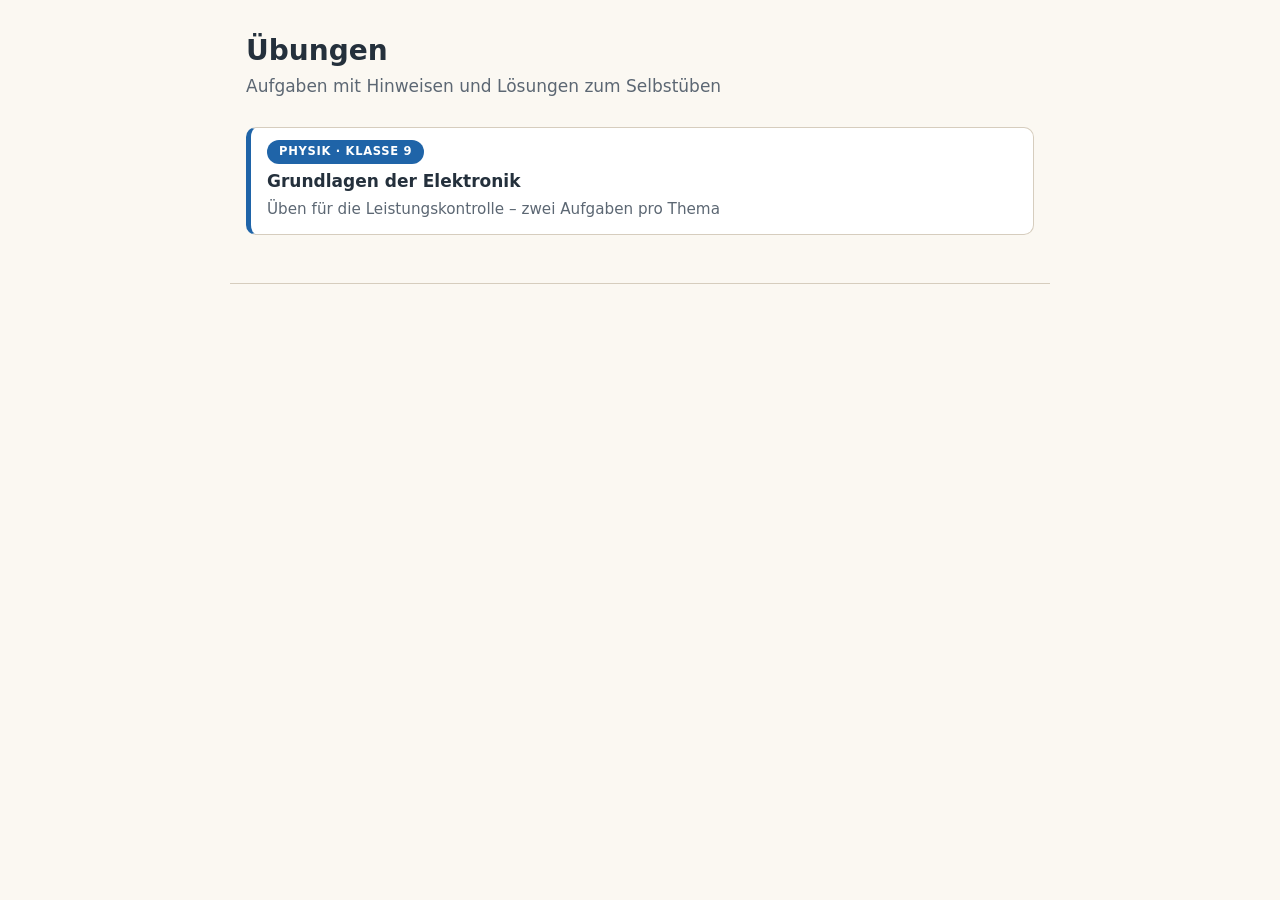
==== index.html @ 5399cc58 "Übungsseiten Elektronik 9" ====
<!doctype html>
<html lang="de">
<head>
<meta charset="utf-8">
<meta name="viewport" content="width=device-width, initial-scale=1">
<meta http-equiv="Content-Security-Policy" content="default-src 'none'; img-src 'self'; style-src 'self'; base-uri 'none'; form-action 'none'">
<meta name="referrer" content="no-referrer">
<meta name="robots" content="noindex">
<title>Übungen</title>
<link rel="stylesheet" href="style.css">
</head>
<body id="top">
<header><h1>Übungen</h1><p class="unter">Aufgaben mit Hinweisen und Lösungen zum Selbstüben</p></header><main><nav class="uebersicht"><a class="seite" href="elektronik-9/"><span class="kicker">Physik · Klasse 9</span><strong>Grundlagen der Elektronik</strong><span>Üben für die Leistungskontrolle – zwei Aufgaben pro Thema</span></a></nav></main>
<footer></footer>
</body>
</html>
---- style.css ----
/* Übungsseiten – Farben wie die Folienvorlage (hell) */
:root {
  --bg: #FBF8F2;
  --text: #24303C;
  --muted: #5C6773;
  --blau: #1F64A8;        /* Hefter, Hinweise */
  --orange: #BF5A12;      /* Aufgaben: jetzt arbeiten */
  --gruen: #3B7F3E;       /* Lösung, Sicherung */
  --karte: #FFFFFF;
  --flaeche: #F2EDE3;
  --linie: #D6CDBE;
  --radius: 10px;
}

* { box-sizing: border-box; }

html { scroll-behavior: smooth; }

body {
  margin: 0;
  background: var(--bg);
  color: var(--text);
  font-family: Tahoma, Verdana, "DejaVu Sans", system-ui, sans-serif;
  font-size: 17px;
  line-height: 1.55;
}

header, main, footer { max-width: 820px; margin: 0 auto; padding: 0 16px; }

header { padding-top: 28px; padding-bottom: 8px; }
h1 { font-size: 1.75rem; line-height: 1.2; margin: 0.2em 0 0.2em; }
.kicker {
  display: inline-block; margin: 0;
  background: var(--blau); color: #fff;
  font-size: 0.72rem; font-weight: bold; letter-spacing: 0.06em; text-transform: uppercase;
  padding: 3px 12px; border-radius: 999px;
}
.unter { color: var(--muted); margin: 0.2em 0 0; }

.einleitung {
  background: var(--flaeche); border-radius: var(--radius);
  padding: 4px 18px; margin: 18px 0;
}

/* Themenübersicht */
nav.themen { display: grid; grid-template-columns: repeat(auto-fill, minmax(230px, 1fr));
  gap: 8px; margin: 18px 0 8px; }
nav.themen a {
  display: flex; align-items: center; gap: 10px;
  background: var(--karte); border: 1px solid var(--linie); border-radius: var(--radius);
  padding: 8px 12px; color: var(--text); text-decoration: none; font-size: 0.95rem;
}
nav.themen a:hover, nav.themen a:focus-visible { border-color: var(--orange); }
nav.themen span, .kachel {
  flex: none; display: inline-grid; place-items: center;
  width: 30px; height: 30px; border-radius: 8px;
  background: var(--orange); color: #fff; font-weight: bold;
}

/* Thema */
section.thema { margin: 38px 0 0; scroll-margin-top: 12px; }
section.thema h2 { display: flex; align-items: center; gap: 12px; font-size: 1.35rem; margin: 0 0 4px; }
.kachel { width: 36px; height: 36px; font-size: 1.1rem; }
.check { color: var(--muted); font-size: 0.9rem; margin: 0 0 10px; }

/* Aufgabe */
article.aufgabe {
  background: var(--karte); border: 1px solid var(--linie);
  border-left: 5px solid var(--orange); border-radius: var(--radius);
  padding: 4px 18px 14px; margin: 14px 0; scroll-margin-top: 12px;
}
article.aufgabe h3 { font-size: 1.1rem; margin: 12px 0 6px; display: flex; gap: 10px; align-items: baseline; }
.nr { color: var(--orange); font-weight: bold; }
.niveau { color: var(--muted); font-size: 0.85rem; margin: 0; }
.ergebnis { color: var(--blau); font-size: 0.95rem; }

ol.teil { list-style: none; padding: 0; margin: 8px 0; }
ol.teil li { display: flex; gap: 8px; margin: 6px 0; }
ol.teil .abc { flex: none; width: 1.6em; }
ol.teil li > div > p:first-child { margin-top: 0; }
ol.teil li > div > p:last-child { margin-bottom: 0; }

figure { margin: 12px 0; text-align: center; }
figure img { max-width: 100%; height: auto; max-height: 340px; }
figcaption { color: var(--muted); font-size: 0.85rem; }

.formel { text-align: center; margin: 10px 0; overflow-x: auto; }
ol.teil .formel { text-align: left; margin: 4px 0; }
img.f { display: inline-block; }

/* Hinweise und Lösung */
details { border-radius: 8px; margin: 8px 0 0; }
details > summary {
  cursor: pointer; list-style: none; font-weight: bold; font-size: 0.95rem;
  padding: 7px 12px; border-radius: 8px; user-select: none;
}
details > summary::-webkit-details-marker { display: none; }
details > summary::before { content: "▸  "; }
details[open] > summary::before { content: "▾  "; }
details > div { padding: 0 14px 10px; }
details > div > p { margin: 0.4em 0; }
details ol.teil { margin: 4px 0; }

details.hinweis { background: #EAF1F8; }
details.hinweis > summary { color: var(--blau); }
details.loesung { background: #ECF4EA; }
details.loesung > summary { color: var(--gruen); }

.hoch { text-align: right; font-size: 0.85rem; margin: 4px 0 0; }
a { color: var(--blau); }

section.weitere { margin: 40px 0 0; }
section.weitere h2 { font-size: 1.2rem; }

/* Übersicht aller Übungsseiten */
nav.uebersicht { display: grid; gap: 10px; margin: 20px 0; }
a.seite {
  display: flex; flex-direction: column; gap: 4px;
  background: var(--karte); border: 1px solid var(--linie); border-left: 5px solid var(--blau);
  border-radius: var(--radius); padding: 12px 16px; color: var(--text); text-decoration: none;
}
a.seite .kicker { align-self: flex-start; }
a.seite span:last-child { color: var(--muted); font-size: 0.95rem; }

footer { margin-top: 48px; padding-top: 14px; padding-bottom: 28px;
  border-top: 1px solid var(--linie); color: var(--muted); font-size: 0.85rem; }

/* Druck: Aufgaben ohne Hilfen und Lösungen */
@media print {
  body { background: #fff; font-size: 11pt; }
  nav, details, .hoch, footer { display: none; }
  article.aufgabe { break-inside: avoid; border-color: #999; }
}
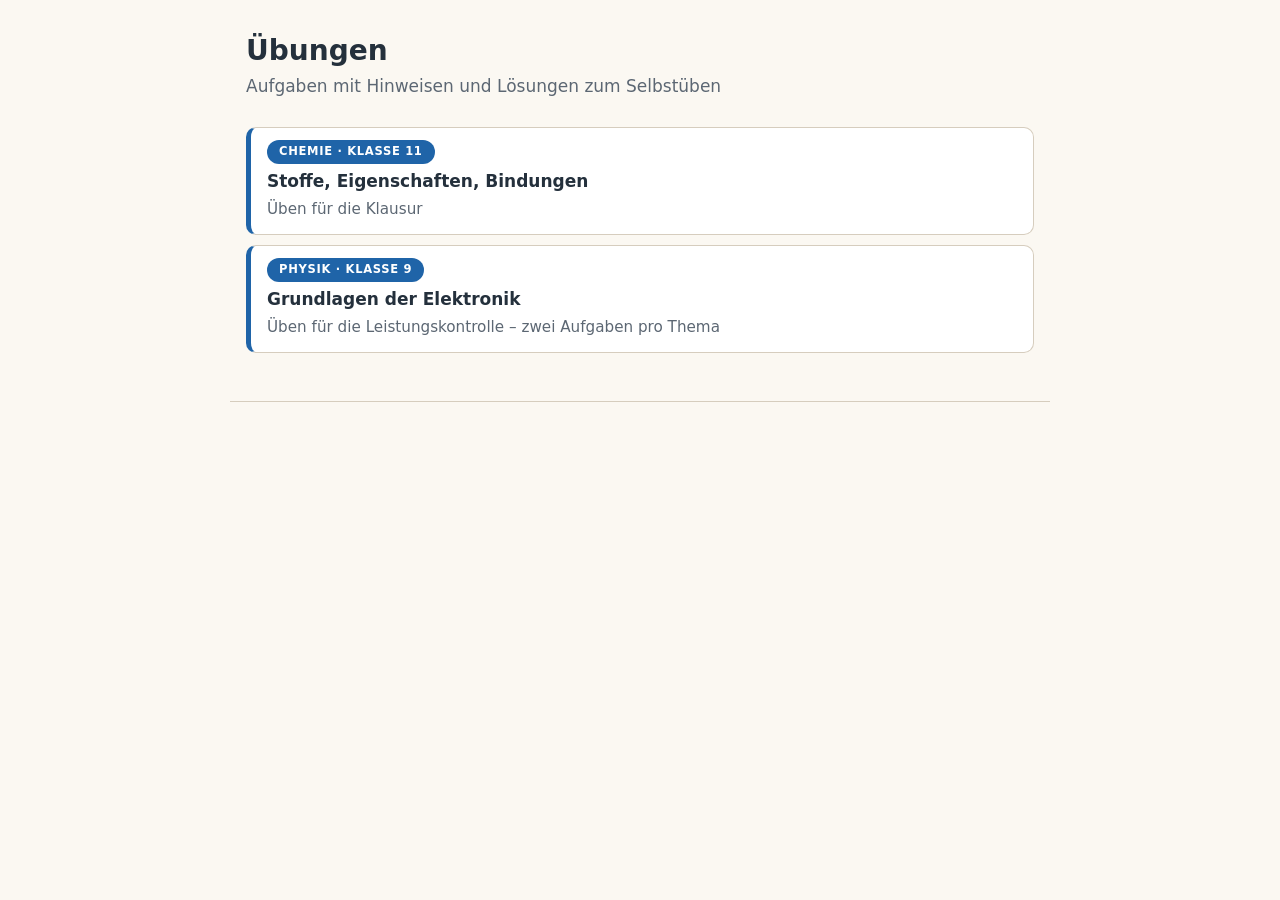
==== commit c01bf9bd: "Update 2026-10-25" ====
--- a/index.html
+++ b/index.html
@@ -10,7 +10,7 @@
 <link rel="stylesheet" href="style.css">
 </head>
 <body id="top">
-<header><h1>Übungen</h1><p class="unter">Aufgaben mit Hinweisen und Lösungen zum Selbstüben</p></header><main><nav class="uebersicht"><a class="seite" href="elektronik-9/"><span class="kicker">Physik · Klasse 9</span><strong>Grundlagen der Elektronik</strong><span>Üben für die Leistungskontrolle – zwei Aufgaben pro Thema</span></a></nav></main>
+<header><h1>Übungen</h1><p class="unter">Aufgaben mit Hinweisen und Lösungen zum Selbstüben</p></header><main><nav class="uebersicht"><a class="seite" href="bindungen-11/"><span class="kicker">Chemie · Klasse 11</span><strong>Stoffe, Eigenschaften, Bindungen</strong><span>Üben für die Klausur</span></a><a class="seite" href="elektronik-9/"><span class="kicker">Physik · Klasse 9</span><strong>Grundlagen der Elektronik</strong><span>Üben für die Leistungskontrolle – zwei Aufgaben pro Thema</span></a></nav></main>
 <footer></footer>
 </body>
 </html>
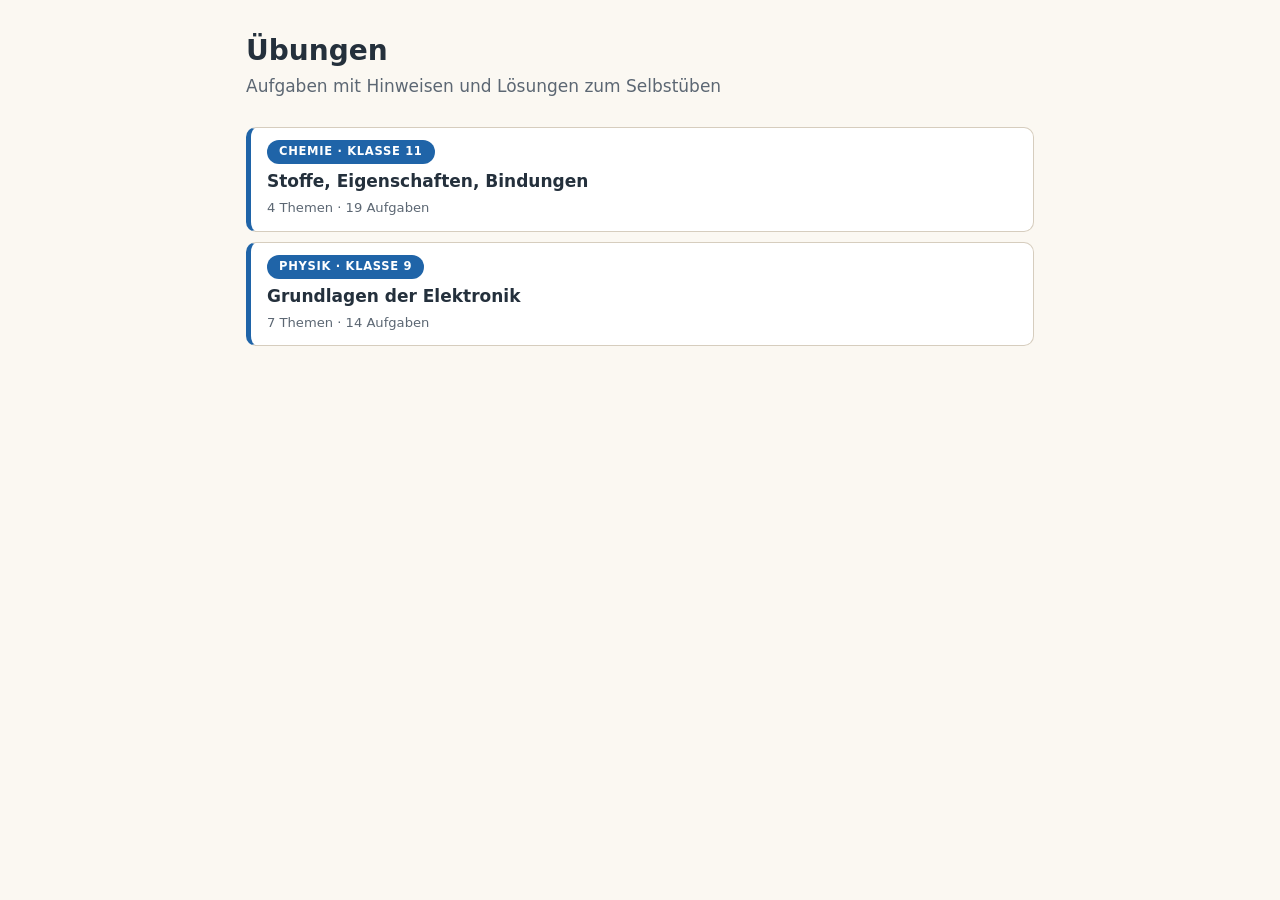
==== commit eca2d309: "Update 2026-10-28" ====
--- a/index.html
+++ b/index.html
@@ -6,11 +6,12 @@
 <meta http-equiv="Content-Security-Policy" content="default-src 'none'; img-src 'self'; style-src 'self'; base-uri 'none'; form-action 'none'">
 <meta name="referrer" content="no-referrer">
 <meta name="robots" content="noindex">
+<meta name="theme-color" content="#FBF8F2">
 <title>Übungen</title>
+<link rel="icon" href="favicon.svg" type="image/svg+xml">
 <link rel="stylesheet" href="style.css">
 </head>
 <body id="top">
-<header><h1>Übungen</h1><p class="unter">Aufgaben mit Hinweisen und Lösungen zum Selbstüben</p></header><main><nav class="uebersicht"><a class="seite" href="bindungen-11/"><span class="kicker">Chemie · Klasse 11</span><strong>Stoffe, Eigenschaften, Bindungen</strong><span>Üben für die Klausur</span></a><a class="seite" href="elektronik-9/"><span class="kicker">Physik · Klasse 9</span><strong>Grundlagen der Elektronik</strong><span>Üben für die Leistungskontrolle – zwei Aufgaben pro Thema</span></a></nav></main>
-<footer></footer>
+<header><h1>Übungen</h1><p class="unter">Aufgaben mit Hinweisen und Lösungen zum Selbstüben</p></header><main><nav class="uebersicht"><a class="seite" href="bindungen-11/"><span class="kicker">Chemie · Klasse 11</span><strong>Stoffe, Eigenschaften, Bindungen</strong><span class="umfang">4 Themen · 19 Aufgaben</span></a><a class="seite" href="elektronik-9/"><span class="kicker">Physik · Klasse 9</span><strong>Grundlagen der Elektronik</strong><span class="umfang">7 Themen · 14 Aufgaben</span></a></nav></main>
 </body>
 </html>
--- a/style.css
+++ b/style.css
@@ -88,12 +88,19 @@
 ol.teil .formel { text-align: left; margin: 4px 0; }
 img.f { display: inline-block; }
 
-/* Hinweise und Lösung */
-details { border-radius: 8px; margin: 8px 0 0; }
+/* Hinweise und Lösung: nebeneinander als Knöpfe, die Lösung rechts.
+   Ein geöffneter Knopf nimmt die ganze Breite, die übrigen rutschen darunter. */
+.hilfen { display: flex; flex-wrap: wrap; gap: 8px; margin: 12px 0 2px; }
+details { border-radius: 8px; flex: 0 0 auto; max-width: 100%; }
+details[open] { flex-basis: 100%; }
+details.loesung { margin-left: auto; }
 details > summary {
   cursor: pointer; list-style: none; font-weight: bold; font-size: 0.95rem;
-  padding: 7px 12px; border-radius: 8px; user-select: none;
+  padding: 7px 14px; border-radius: 8px; user-select: none;
 }
+details > summary:hover { text-decoration: underline; text-underline-offset: 3px; }
+summary:focus-visible, nav a:focus-visible, a.seite:focus-visible {
+  outline: 2px solid var(--blau); outline-offset: 2px; }
 details > summary::-webkit-details-marker { display: none; }
 details > summary::before { content: "▸  "; }
 details[open] > summary::before { content: "▾  "; }
@@ -104,7 +111,10 @@
 details.hinweis { background: #EAF1F8; }
 details.hinweis > summary { color: var(--blau); }
 details.loesung { background: #ECF4EA; }
-details.loesung > summary { color: var(--gruen); }
+details.loesung > summary { color: #367539; }   /* etwas dunkler als --gruen: Kontrast 5:1 */
+summary .zu { display: none; }                  /* "zu A1" nur im PDF */
+
+.pdf { font-size: 0.92rem; color: var(--muted); }
 
 .hoch { text-align: right; font-size: 0.85rem; margin: 4px 0 0; }
 a { color: var(--blau); }
@@ -120,14 +130,30 @@
   border-radius: var(--radius); padding: 12px 16px; color: var(--text); text-decoration: none;
 }
 a.seite .kicker { align-self: flex-start; }
-a.seite span:last-child { color: var(--muted); font-size: 0.95rem; }
+a.seite .unter { font-size: 0.95rem; margin: 0; }
+a.seite .umfang { color: var(--muted); font-size: 0.82rem; }
+a.seite:hover { border-color: var(--blau); }
 
 footer { margin-top: 48px; padding-top: 14px; padding-bottom: 28px;
   border-top: 1px solid var(--linie); color: var(--muted); font-size: 0.85rem; }
 
+/* Touch: Knöpfe und Links mindestens 44 px hoch, damit sie sich sicher treffen lassen */
+@media (pointer: coarse) {
+  details > summary { padding: 10px 16px; }
+  .hoch a { display: inline-block; padding: 10px 0 10px 16px; }
+}
+
+/* Handy: Themenliste kompakter, Karten etwas schmaler gepolstert */
+@media (max-width: 560px) {
+  nav.themen { gap: 6px; }
+  nav.themen a { padding: 5px 10px; }
+  nav.themen span { width: 26px; height: 26px; font-size: 0.9rem; }
+  article.aufgabe { padding: 2px 14px 12px; }
+}
+
 /* Druck: Aufgaben ohne Hilfen und Lösungen */
 @media print {
   body { background: #fff; font-size: 11pt; }
-  nav, details, .hoch, footer { display: none; }
+  nav.themen, .hilfen, .hoch, .pdf, footer { display: none; }
   article.aufgabe { break-inside: avoid; border-color: #999; }
 }
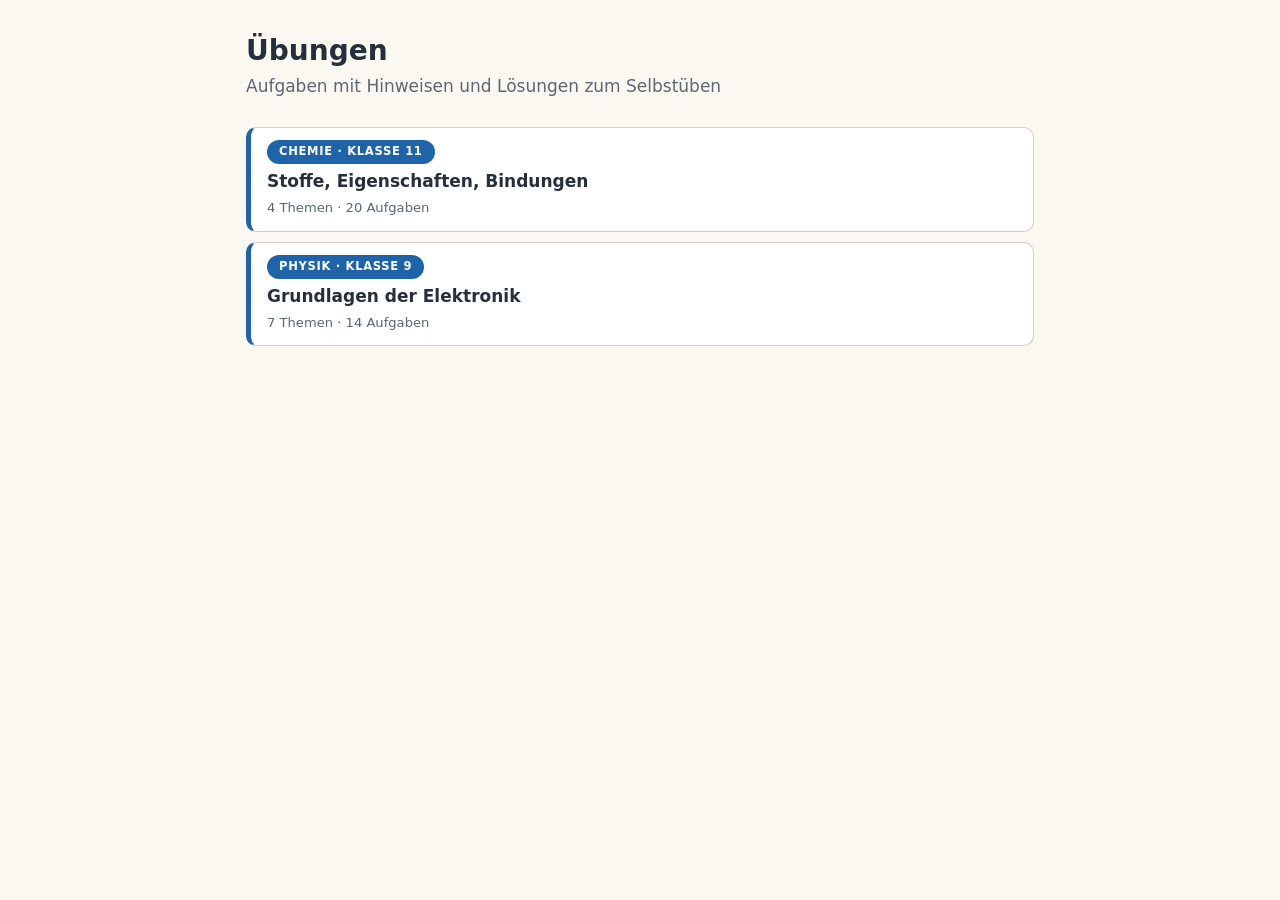
==== commit 4d64d6cc: "Update 2026-10-28" ====
--- a/index.html
+++ b/index.html
@@ -12,6 +12,6 @@
 <link rel="stylesheet" href="style.css">
 </head>
 <body id="top">
-<header><h1>Übungen</h1><p class="unter">Aufgaben mit Hinweisen und Lösungen zum Selbstüben</p></header><main><nav class="uebersicht"><a class="seite" href="bindungen-11/"><span class="kicker">Chemie · Klasse 11</span><strong>Stoffe, Eigenschaften, Bindungen</strong><span class="umfang">4 Themen · 19 Aufgaben</span></a><a class="seite" href="elektronik-9/"><span class="kicker">Physik · Klasse 9</span><strong>Grundlagen der Elektronik</strong><span class="umfang">7 Themen · 14 Aufgaben</span></a></nav></main>
+<header><h1>Übungen</h1><p class="unter">Aufgaben mit Hinweisen und Lösungen zum Selbstüben</p></header><main><nav class="uebersicht"><a class="seite" href="bindungen-11/"><span class="kicker">Chemie · Klasse 11</span><strong>Stoffe, Eigenschaften, Bindungen</strong><span class="umfang">4 Themen · 20 Aufgaben</span></a><a class="seite" href="elektronik-9/"><span class="kicker">Physik · Klasse 9</span><strong>Grundlagen der Elektronik</strong><span class="umfang">7 Themen · 14 Aufgaben</span></a></nav></main>
 </body>
 </html>
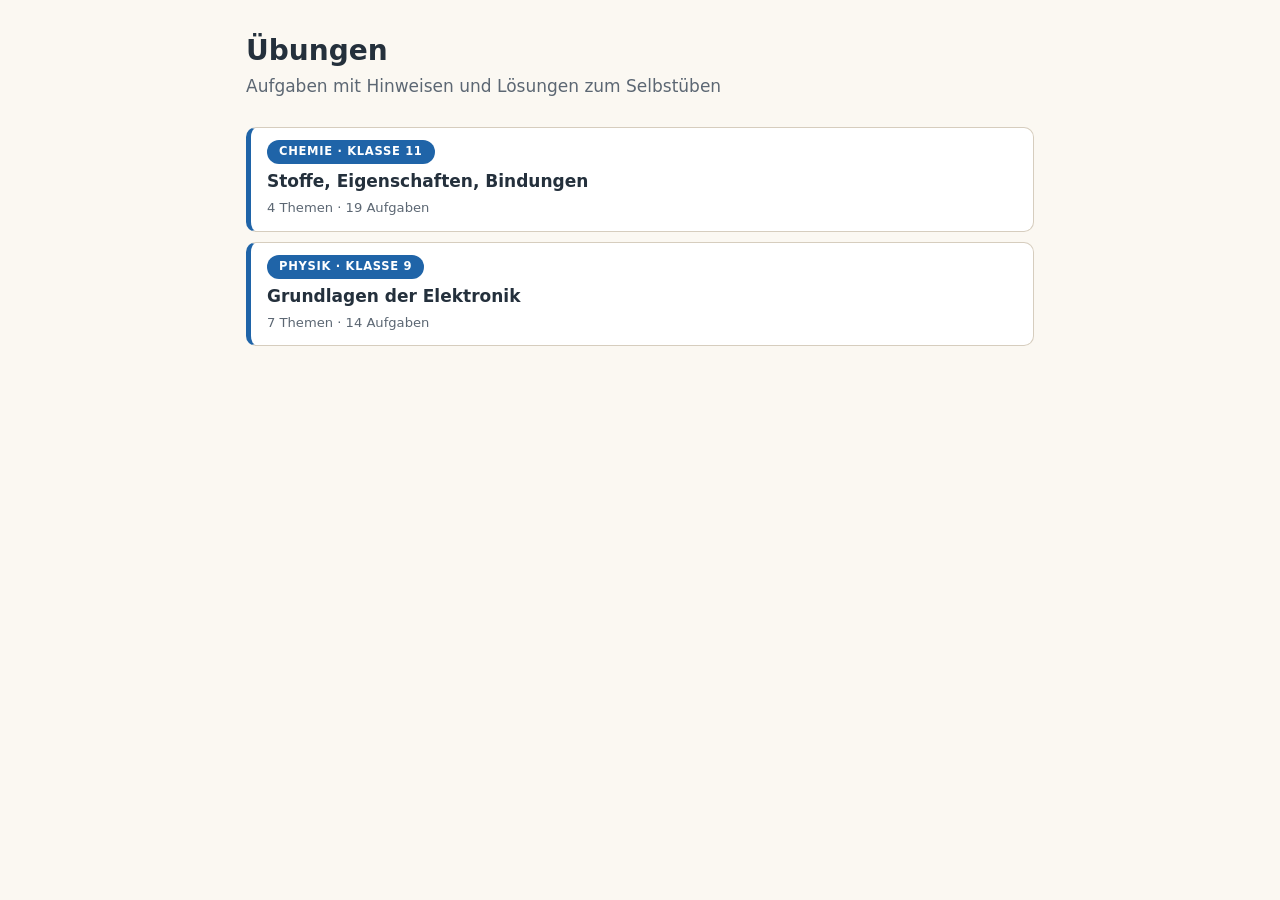
==== commit 032cef20: "Update 2026-10-28" ====
--- a/index.html
+++ b/index.html
@@ -12,6 +12,6 @@
 <link rel="stylesheet" href="style.css">
 </head>
 <body id="top">
-<header><h1>Übungen</h1><p class="unter">Aufgaben mit Hinweisen und Lösungen zum Selbstüben</p></header><main><nav class="uebersicht"><a class="seite" href="bindungen-11/"><span class="kicker">Chemie · Klasse 11</span><strong>Stoffe, Eigenschaften, Bindungen</strong><span class="umfang">4 Themen · 20 Aufgaben</span></a><a class="seite" href="elektronik-9/"><span class="kicker">Physik · Klasse 9</span><strong>Grundlagen der Elektronik</strong><span class="umfang">7 Themen · 14 Aufgaben</span></a></nav></main>
+<header><h1>Übungen</h1><p class="unter">Aufgaben mit Hinweisen und Lösungen zum Selbstüben</p></header><main><nav class="uebersicht"><a class="seite" href="bindungen-11/"><span class="kicker">Chemie · Klasse 11</span><strong>Stoffe, Eigenschaften, Bindungen</strong><span class="umfang">4 Themen · 19 Aufgaben</span></a><a class="seite" href="elektronik-9/"><span class="kicker">Physik · Klasse 9</span><strong>Grundlagen der Elektronik</strong><span class="umfang">7 Themen · 14 Aufgaben</span></a></nav></main>
 </body>
 </html>
